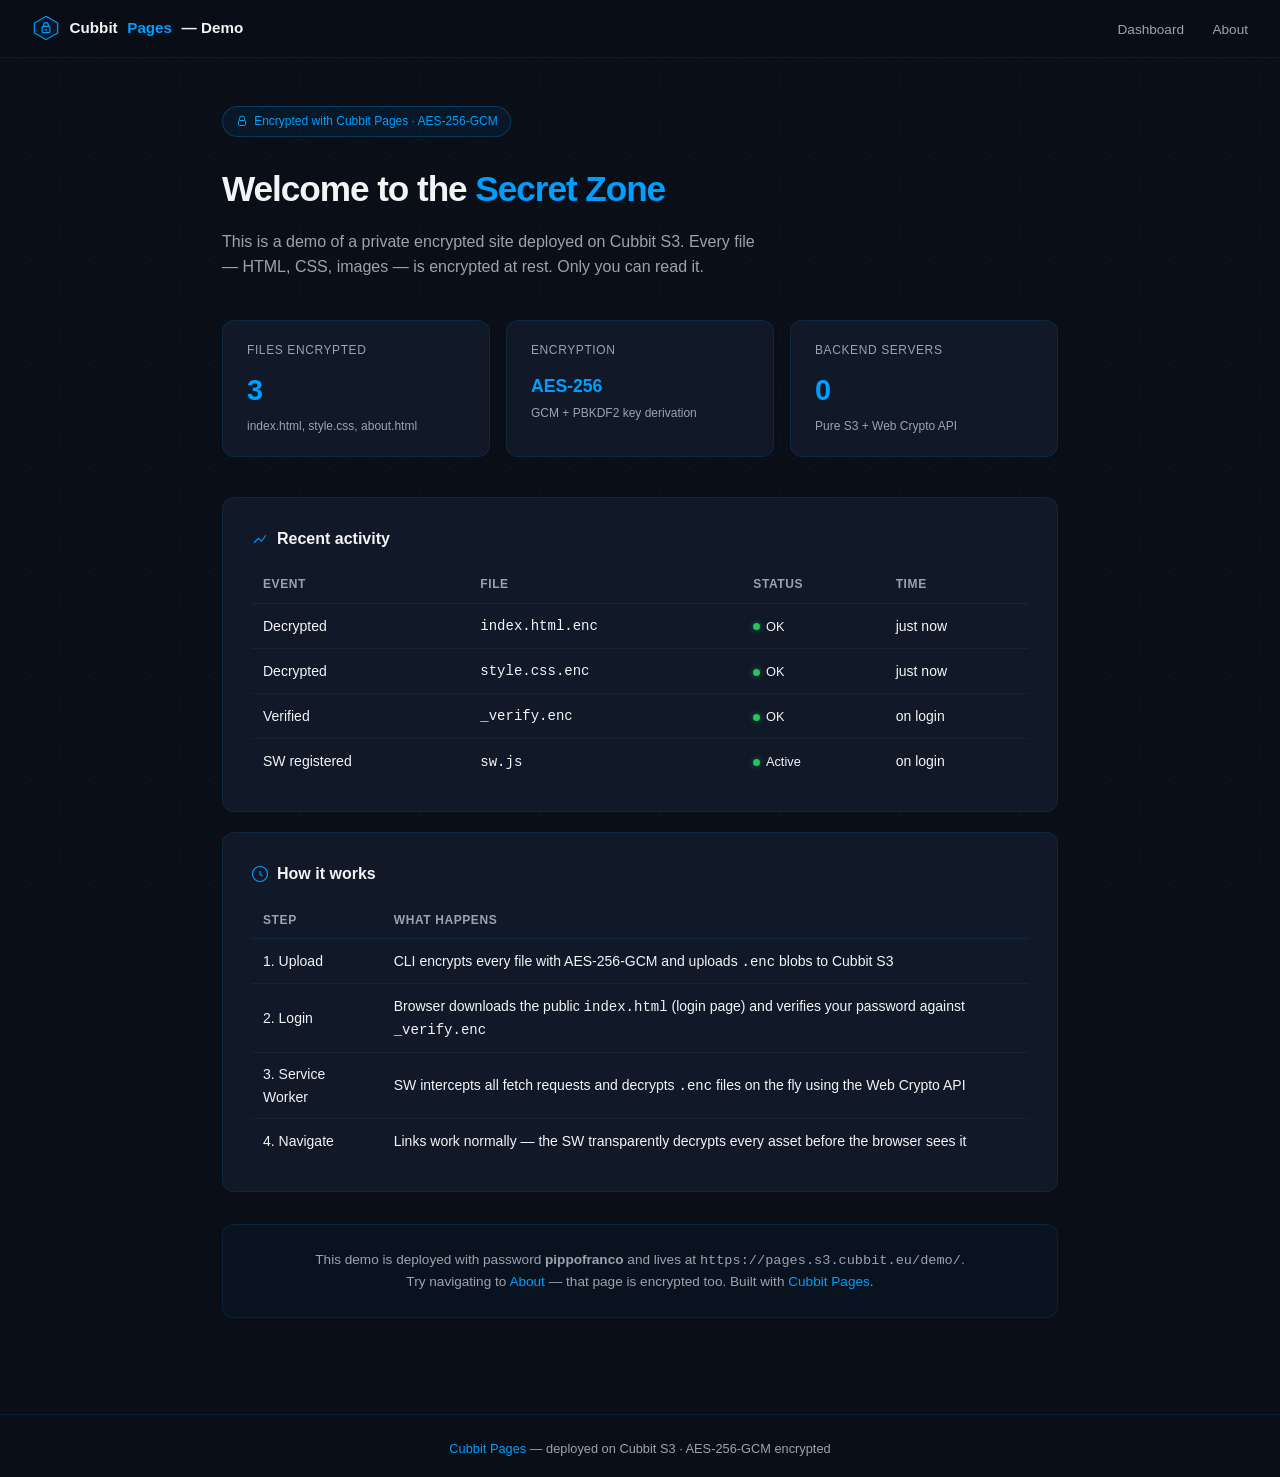
==== site-demo/index.html @ 3607d92a "feat: add encrypted live demo site and landing page callout Add site-demo/ (3 files: index.html, abo" ====
<!DOCTYPE html>
<html lang="en">
<head>
<meta charset="utf-8">
<meta name="viewport" content="width=device-width, initial-scale=1">
<title>Secret Dashboard — Cubbit Pages Demo</title>
<link rel="stylesheet" href="style.css">
</head>
<body>

<header>
  <a class="logo" href="index.html">
    <svg viewBox="0 0 36 36" fill="none" xmlns="http://www.w3.org/2000/svg" width="28" height="28">
      <path d="M18 3L33 11.6V24.4L18 33 3 24.4V11.6L18 3Z" stroke="#009EFF" stroke-width="1.5" fill="rgba(0,158,255,0.08)"/>
      <rect x="13" y="16" width="10" height="8" rx="1.5" stroke="#009EFF" stroke-width="1.5"/>
      <path d="M15 16V14a3 3 0 016 0v2" stroke="#009EFF" stroke-width="1.5" stroke-linecap="round"/>
      <circle cx="18" cy="20.5" r="1.2" fill="#009EFF"/>
    </svg>
    Cubbit <span>Pages</span> &mdash; Demo
  </a>
  <nav>
    <a href="index.html">Dashboard</a>
    <a href="about.html">About</a>
  </nav>
</header>

<main>
  <div class="badge">
    <svg viewBox="0 0 24 24" fill="none" stroke="currentColor" stroke-width="2"><rect x="5" y="11" width="14" height="10" rx="2"/><path d="M7 11V7a5 5 0 0110 0v4"/></svg>
    Encrypted with Cubbit Pages &middot; AES-256-GCM
  </div>

  <h1>Welcome to the <span>Secret Zone</span></h1>
  <p class="subtitle">
    This is a demo of a private encrypted site deployed on Cubbit S3.
    Every file — HTML, CSS, images — is encrypted at rest. Only you can read it.
  </p>

  <div class="stats">
    <div class="stat">
      <div class="stat-label">Files encrypted</div>
      <div class="stat-value">3</div>
      <div class="stat-note">index.html, style.css, about.html</div>
    </div>
    <div class="stat">
      <div class="stat-label">Encryption</div>
      <div class="stat-value" style="font-size:1.1rem;padding-top:.35rem">AES-256</div>
      <div class="stat-note">GCM + PBKDF2 key derivation</div>
    </div>
    <div class="stat">
      <div class="stat-label">Backend servers</div>
      <div class="stat-value">0</div>
      <div class="stat-note">Pure S3 + Web Crypto API</div>
    </div>
  </div>

  <div class="card">
    <h2>
      <svg viewBox="0 0 24 24" fill="none" stroke="currentColor" stroke-width="1.5" width="18" height="18"><path d="M4 17l6-6 4 4 6-8"/></svg>
      Recent activity
    </h2>
    <table>
      <thead>
        <tr>
          <th>Event</th>
          <th>File</th>
          <th>Status</th>
          <th>Time</th>
        </tr>
      </thead>
      <tbody>
        <tr>
          <td>Decrypted</td>
          <td><code>index.html.enc</code></td>
          <td><span class="status"><span class="dot"></span>OK</span></td>
          <td>just now</td>
        </tr>
        <tr>
          <td>Decrypted</td>
          <td><code>style.css.enc</code></td>
          <td><span class="status"><span class="dot"></span>OK</span></td>
          <td>just now</td>
        </tr>
        <tr>
          <td>Verified</td>
          <td><code>_verify.enc</code></td>
          <td><span class="status"><span class="dot"></span>OK</span></td>
          <td>on login</td>
        </tr>
        <tr>
          <td>SW registered</td>
          <td><code>sw.js</code></td>
          <td><span class="status"><span class="dot"></span>Active</span></td>
          <td>on login</td>
        </tr>
      </tbody>
    </table>
  </div>

  <div class="card">
    <h2>
      <svg viewBox="0 0 24 24" fill="none" stroke="currentColor" stroke-width="1.5" width="18" height="18"><circle cx="12" cy="12" r="10"/><path d="M12 8v4l3 3"/></svg>
      How it works
    </h2>
    <table>
      <thead>
        <tr><th>Step</th><th>What happens</th></tr>
      </thead>
      <tbody>
        <tr><td>1. Upload</td><td>CLI encrypts every file with AES-256-GCM and uploads <code>.enc</code> blobs to Cubbit S3</td></tr>
        <tr><td>2. Login</td><td>Browser downloads the public <code>index.html</code> (login page) and verifies your password against <code>_verify.enc</code></td></tr>
        <tr><td>3. Service Worker</td><td>SW intercepts all fetch requests and decrypts <code>.enc</code> files on the fly using the Web Crypto API</td></tr>
        <tr><td>4. Navigate</td><td>Links work normally — the SW transparently decrypts every asset before the browser sees it</td></tr>
      </tbody>
    </table>
  </div>

  <div class="demo-note">
    This demo is deployed with password <strong>pippofranco</strong> and lives at
    <code>https://pages.s3.cubbit.eu/demo/</code>.<br>
    Try navigating to <a href="about.html">About</a> — that page is encrypted too.
    Built with <a href="https://github.com/marcodellemarche/cubbit-pages">Cubbit Pages</a>.
  </div>
</main>

<footer>
  <a href="https://github.com/marcodellemarche/cubbit-pages">Cubbit Pages</a> &mdash; deployed on Cubbit S3 &middot; AES-256-GCM encrypted
</footer>

</body>
</html>
---- site-demo/style.css ----
*,*::before,*::after{box-sizing:border-box;margin:0;padding:0}
:root{
  --primary:#009EFF;
  --primary-dark:#0080CC;
  --bg:#0a0e17;
  --surface:#111827;
  --surface-light:#1f2937;
  --border:rgba(0,158,255,.12);
  --text:#f3f4f6;
  --text-muted:#9ca3af;
  --green:#22c55e;
  --radius:12px;
}
body{
  min-height:100vh;
  background:var(--bg);
  color:var(--text);
  font-family:-apple-system,BlinkMacSystemFont,'Segoe UI',Roboto,sans-serif;
  line-height:1.6;
}
body::before{
  content:'';
  position:fixed;
  inset:0;
  background:url("data:image/svg+xml,%3Csvg xmlns='http://www.w3.org/2000/svg' width='60' height='52'%3E%3Cpath d='M30 0L60 17.3v17.4L30 52 0 34.7V17.3z' fill='none' stroke='%23009EFF' stroke-opacity='0.05' stroke-width='1'/%3E%3C/svg%3E") repeat;
  z-index:0;
  pointer-events:none;
}

header{
  position:sticky;
  top:0;
  z-index:10;
  background:rgba(10,14,23,.85);
  backdrop-filter:blur(12px);
  border-bottom:1px solid var(--border);
  padding:.9rem 2rem;
  display:flex;
  align-items:center;
  justify-content:space-between;
}
.logo{display:flex;align-items:center;gap:.6rem;font-size:.95rem;font-weight:600;text-decoration:none;color:var(--text)}
.logo svg{flex-shrink:0}
.logo span{color:var(--primary)}
nav a{color:var(--text-muted);text-decoration:none;font-size:.85rem;margin-left:1.5rem;transition:color .2s}
nav a:hover{color:var(--text)}

main{position:relative;z-index:1;max-width:900px;margin:0 auto;padding:3rem 2rem}

.badge{
  display:inline-flex;align-items:center;gap:.4rem;
  padding:.3rem .8rem;
  background:rgba(0,158,255,.08);
  border:1px solid rgba(0,158,255,.25);
  border-radius:999px;
  font-size:.75rem;
  color:var(--primary);
  margin-bottom:1.5rem;
}
.badge svg{width:12px;height:12px}

h1{font-size:2.2rem;font-weight:700;letter-spacing:-.03em;margin-bottom:.75rem}
h1 span{color:var(--primary)}
.subtitle{color:var(--text-muted);font-size:1rem;max-width:540px;margin-bottom:2.5rem}

.stats{display:grid;grid-template-columns:repeat(auto-fit,minmax(180px,1fr));gap:1rem;margin-bottom:2.5rem}
.stat{
  background:var(--surface);
  border:1px solid var(--border);
  border-radius:var(--radius);
  padding:1.25rem 1.5rem;
}
.stat-label{font-size:.75rem;color:var(--text-muted);margin-bottom:.4rem;text-transform:uppercase;letter-spacing:.05em}
.stat-value{font-size:1.8rem;font-weight:700;color:var(--primary)}
.stat-note{font-size:.75rem;color:var(--text-muted);margin-top:.25rem}

.card{
  background:var(--surface);
  border:1px solid var(--border);
  border-radius:var(--radius);
  padding:1.75rem;
  margin-bottom:1.25rem;
}
.card h2{font-size:1rem;font-weight:600;margin-bottom:1rem;display:flex;align-items:center;gap:.5rem}
.card h2 svg{color:var(--primary)}

table{width:100%;border-collapse:collapse;font-size:.875rem}
th{text-align:left;color:var(--text-muted);font-size:.75rem;text-transform:uppercase;letter-spacing:.05em;padding:.5rem .75rem;border-bottom:1px solid var(--border)}
td{padding:.65rem .75rem;border-bottom:1px solid rgba(255,255,255,.04)}
tr:last-child td{border-bottom:none}
.status{display:inline-flex;align-items:center;gap:.35rem;font-size:.8rem}
.dot{width:7px;height:7px;border-radius:50%;background:var(--green);box-shadow:0 0 6px rgba(34,197,94,.5)}
.dot.warn{background:#f59e0b;box-shadow:0 0 6px rgba(245,158,11,.5)}

.demo-note{
  text-align:center;padding:1.5rem;margin-top:2rem;
  border:1px solid var(--border);border-radius:var(--radius);
  background:rgba(0,158,255,.04);
  font-size:.85rem;color:var(--text-muted);
}
.demo-note a{color:var(--primary);text-decoration:none}

footer{
  position:relative;z-index:1;
  text-align:center;padding:1.5rem;
  border-top:1px solid var(--border);
  font-size:.8rem;color:var(--text-muted);
  margin-top:3rem;
}
footer a{color:var(--primary);text-decoration:none}
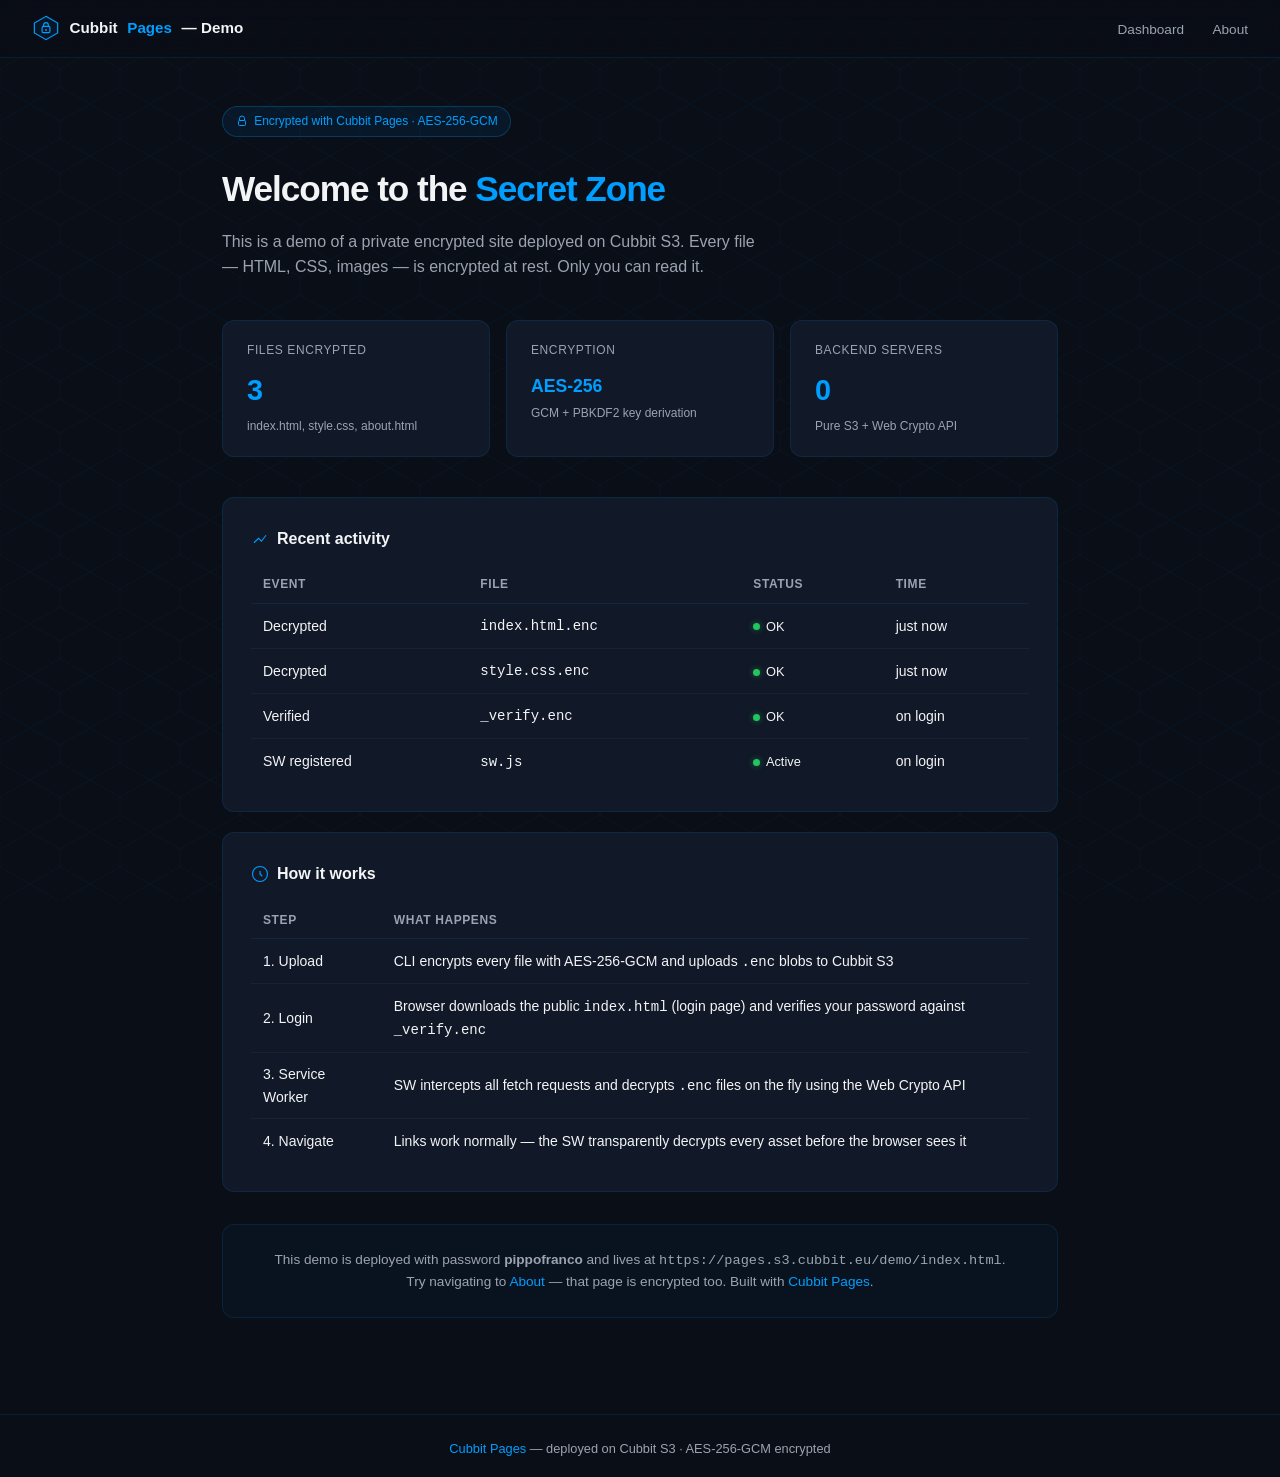
==== commit 02163748: "fix: correct demo URL to include index.html Co-Authored-By: Claude Sonnet 4.6 <noreply@anthropic.com" ====
--- a/site-demo/index.html
+++ b/site-demo/index.html
@@ -117,7 +117,7 @@
 
   <div class="demo-note">
     This demo is deployed with password <strong>pippofranco</strong> and lives at
-    <code>https://pages.s3.cubbit.eu/demo/</code>.<br>
+    <code>https://pages.s3.cubbit.eu/demo/index.html</code>.<br>
     Try navigating to <a href="about.html">About</a> — that page is encrypted too.
     Built with <a href="https://github.com/marcodellemarche/cubbit-pages">Cubbit Pages</a>.
   </div>
